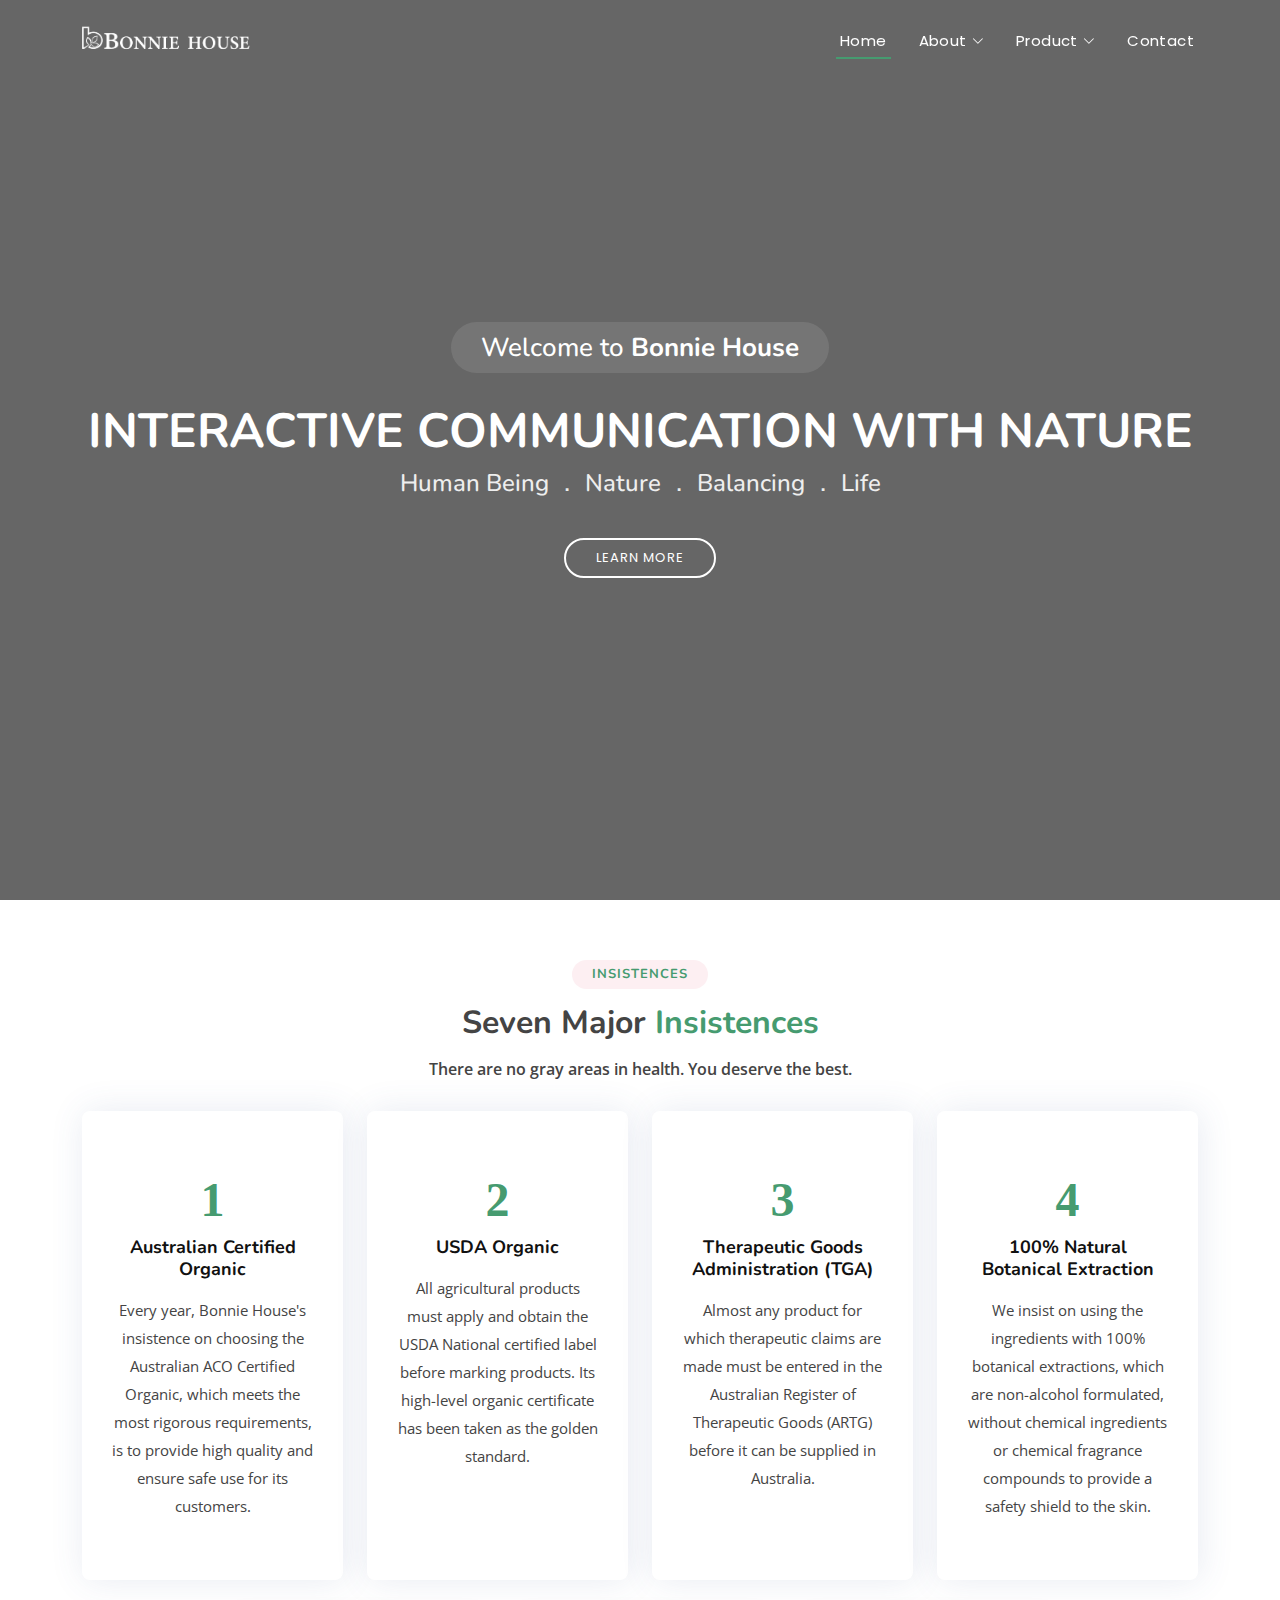
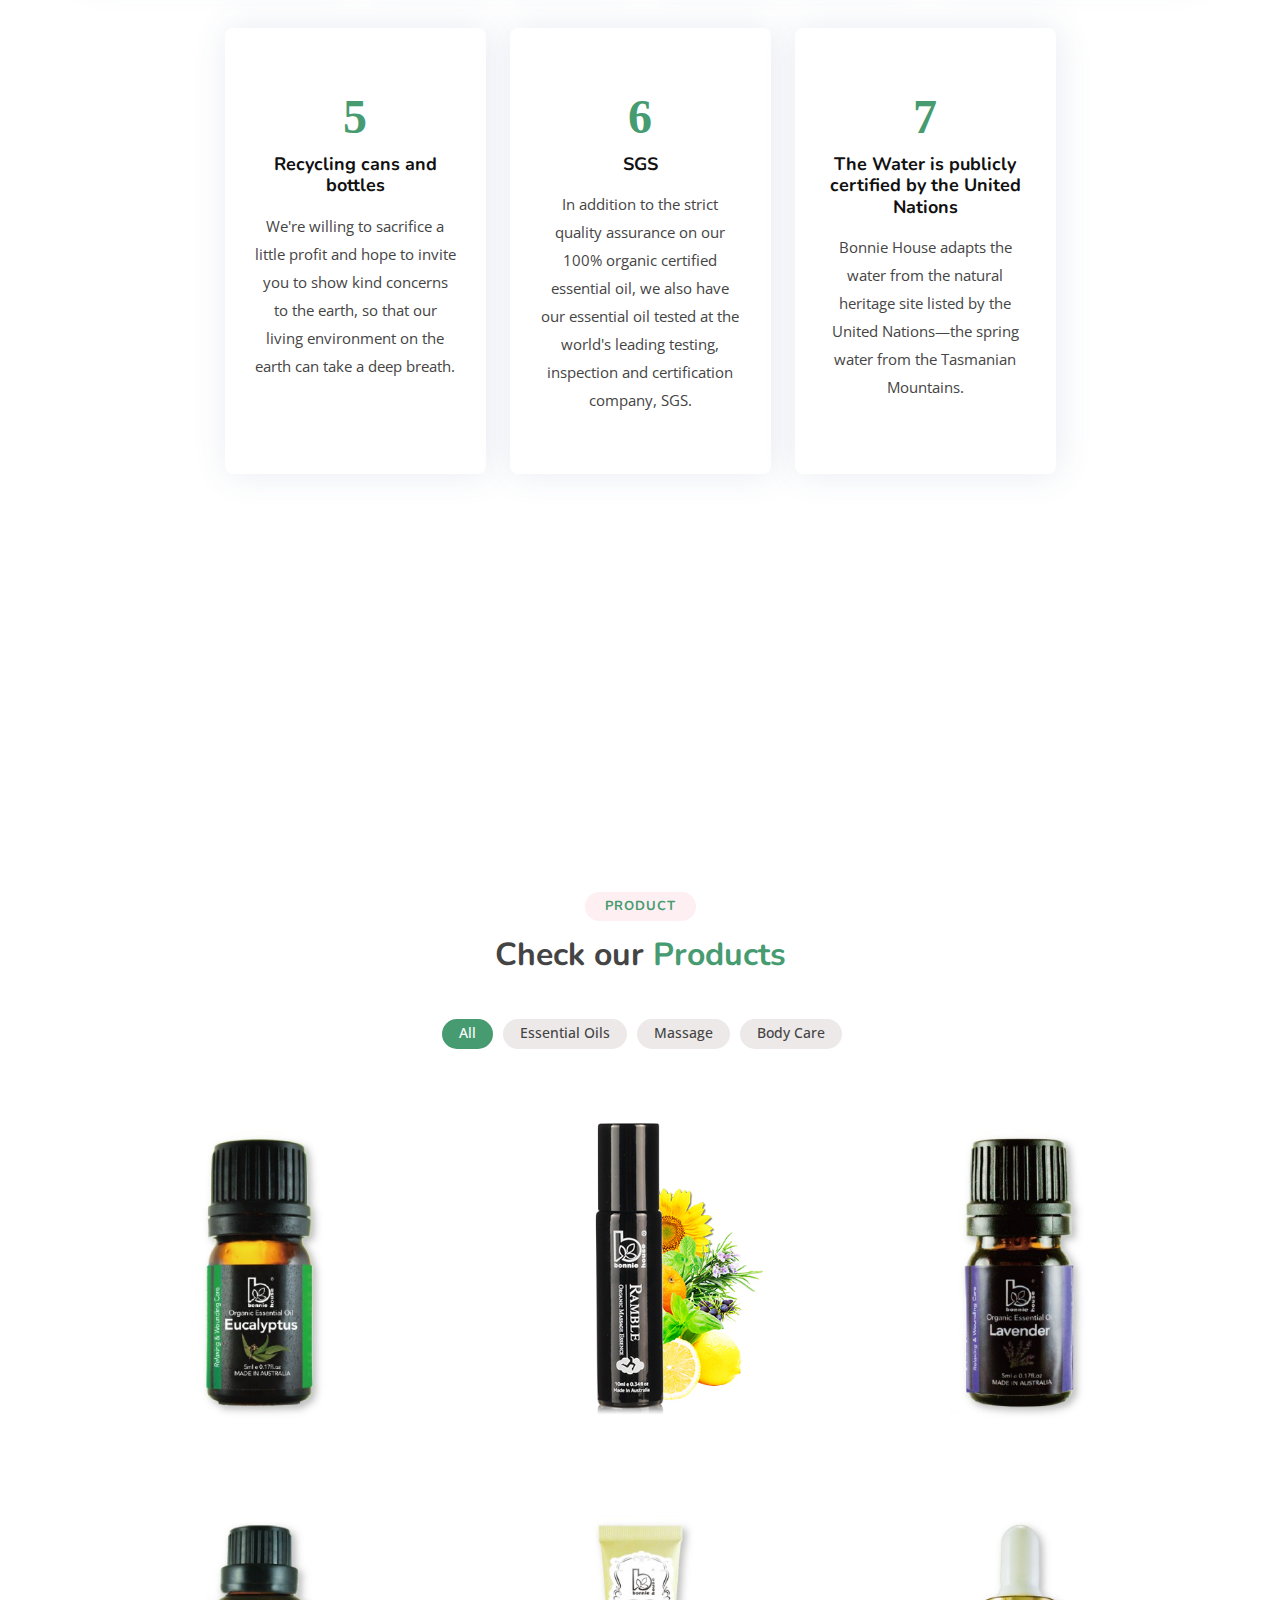
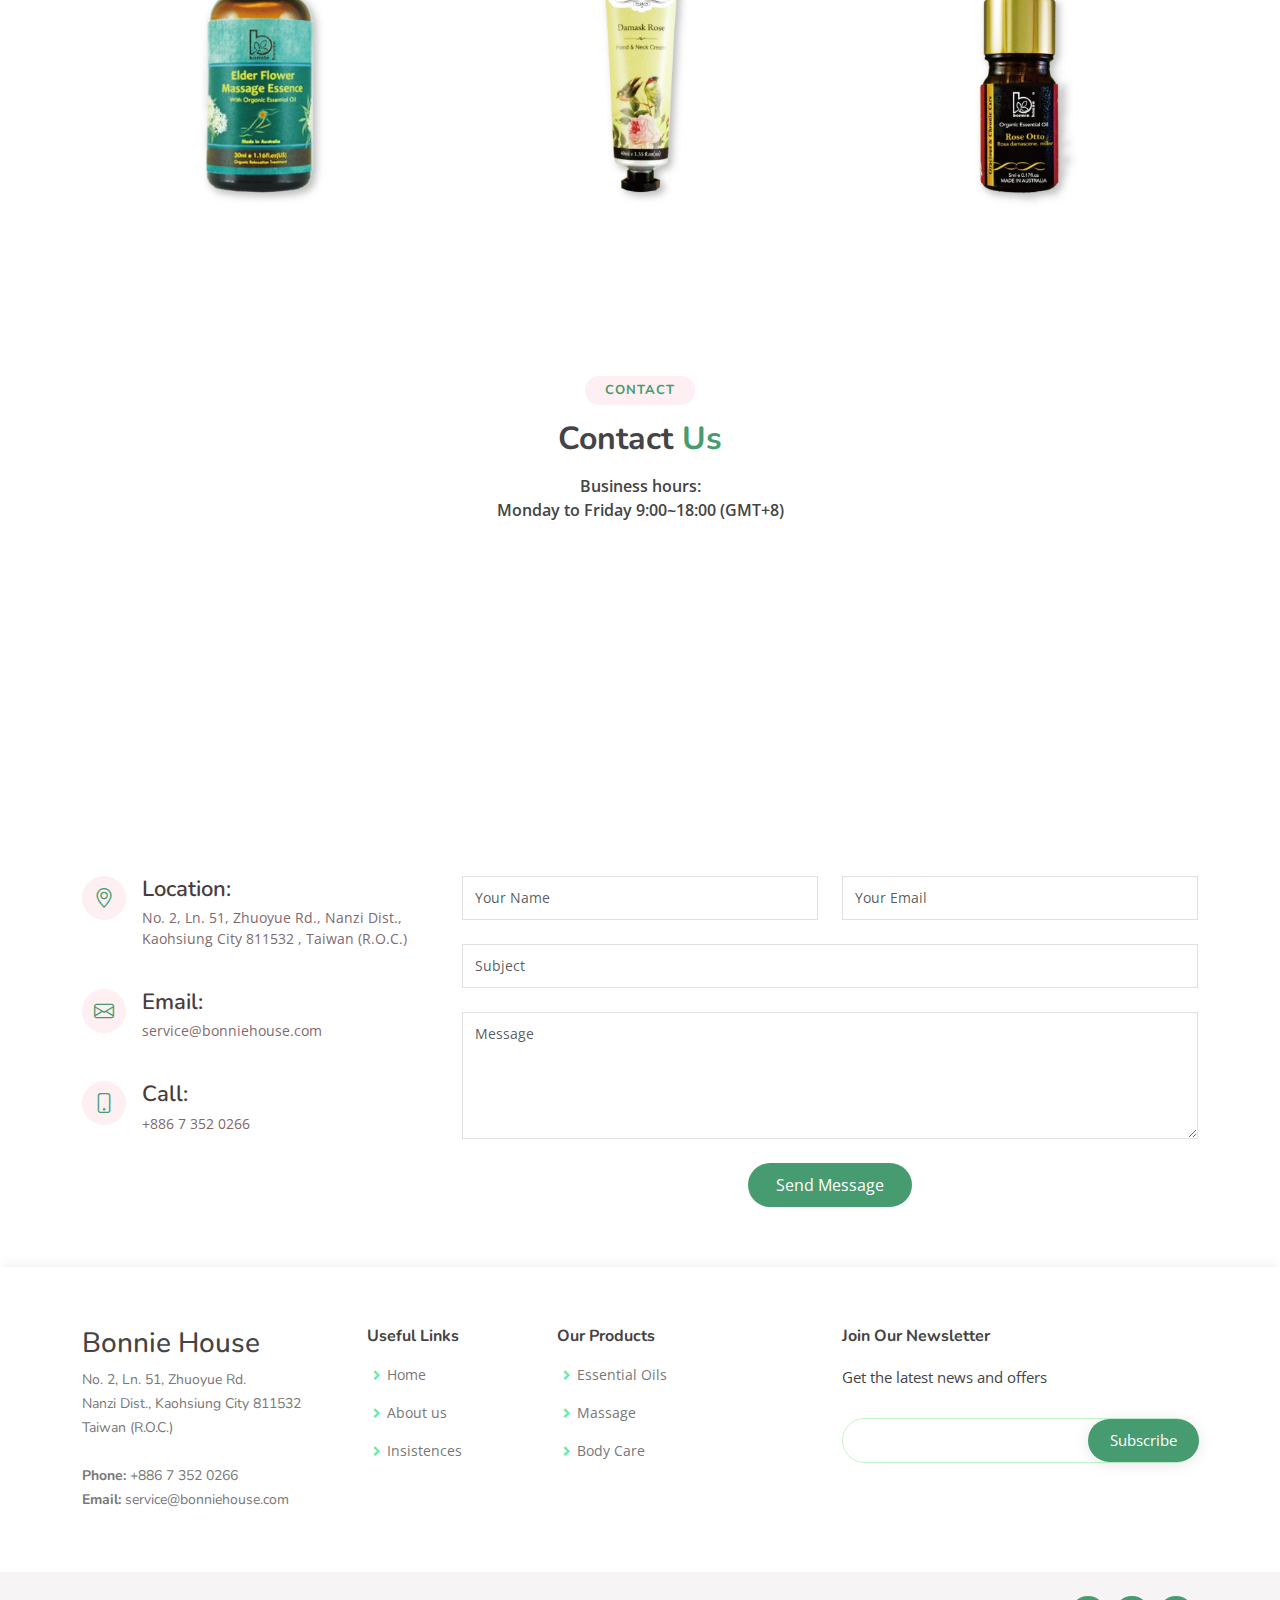
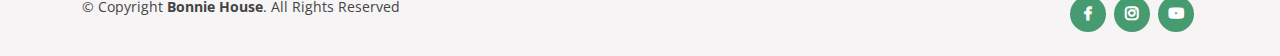
==== index.html @ 133dce12 "1.0.1 upload" ====
<!DOCTYPE html>
<html lang="en">

<head>
    <meta charset="utf-8">
    <meta content="width=device-width, initial-scale=1.0" name="viewport">

    <title>Bonnie House</title>
    <meta content="" name="description">
    <meta content="" name="keywords">

    <!-- Favicons -->
    <link href="assets/img/favicon.png" rel="icon">
    <link href="assets/img/apple-touch-icon.png" rel="apple-touch-icon">

    <!-- Google Fonts -->
    <link href="https://fonts.googleapis.com/css?family=Open+Sans:300,300i,400,400i,600,600i,700,700i|Nunito:300,300i,400,400i,600,600i,700,700i|Poppins:300,300i,400,400i,500,500i,600,600i,700,700i" rel="stylesheet">

    <!-- Vendor CSS Files -->
    <link href="assets/vendor/bootstrap/css/bootstrap.min.css" rel="stylesheet">
    <link href="assets/vendor/bootstrap-icons/bootstrap-icons.css" rel="stylesheet">
    <link href="assets/vendor/boxicons/css/boxicons.min.css" rel="stylesheet">
    <link href="assets/vendor/glightbox/css/glightbox.min.css" rel="stylesheet">
    <link href="assets/vendor/remixicon/remixicon.css" rel="stylesheet">
    <link href="assets/vendor/swiper/swiper-bundle.min.css" rel="stylesheet">

    <!-- Template Main CSS File -->
    <link href="assets/css/style.css" rel="stylesheet">
</head>

<body>

    <!-- ======= Header ======= -->
    <header id="header" class="fixed-top ">
        <div class="container d-flex align-items-center justify-content-between">

            <h1 class="logo">
                <a href="index.html"><img src="assets/img/Logo.png" class="img-fluid" alt=""></a>
            </h1>
            <!-- Uncomment below if you prefer to use an image logo -->
            <!-- <a href="index.html" class="logo"><img src="assets/img/logo.png" alt="" class="img-fluid"></a>-->

            <nav id="navbar" class="navbar">
                <ul>
                    <li><a class="nav-link scrollto active" href="#hero">Home</a></li>
                    <li class="dropdown"><a href="#insistences"><span>About</span> <i class="bi bi-chevron-down"></i></a>
                        <ul>
                            <li><a href="#">Brand Story</a></li>
                            <li><a href="#">Insistences</a></li>
                        </ul>
                    </li>
                    <li class="dropdown"><a href="#product"><span>Product</span> <i class="bi bi-chevron-down"></i></a>
                        <ul>
                            <li class="dropdown"><a href="#"><span>Essential Oils</span> <i class="bi bi-chevron-right"></i></a>
                                <ul>
                                    <li><a href="#">Leaf</a></li>
                                    <li><a href="#">Wood</a></li>
                                    <li><a href="#">Fruit</a></li>
                                    <li><a href="#">Flower</a></li>
                                </ul>
                            </li>
                            <li><a href="#">Massage</a></li>
                            <li><a href="#">Body Care</a></li>
                        </ul>
                    </li>
                    <li><a class="nav-link scrollto" href="#contact">Contact</a></li>
                </ul>
                <i class="bi bi-list mobile-nav-toggle"></i>
            </nav>
            <!-- .navbar -->

        </div>
    </header>
    <!-- End Header -->

    <!-- ======= Hero Section ======= -->
    <section id="hero">
        <div class="hero-container">
            <h3>Welcome to <strong>Bonnie House</strong></h3>
            <h1>Interactive communication with nature</h1>
            <h2>Human Being ． Nature ． Balancing ． Life</h2>
            <a href="#about" class="btn-get-started scrollto">Learn more</a>
        </div>
    </section>
    <!-- End Hero -->

    <main id="main">

        <!-- ======= Insistences Section ======= -->
        <section id="insistences" class="insistences">
            <div class="container">

                <div class="section-title">
                    <h2>Insistences</h2>
                    <h3>Seven Major <span>Insistences</span></h3>
                    <p>There are no gray areas in health. You deserve the best.</p>
                </div>

                <div class="row ins-top">
                    <div class="col-md-6 col-lg-3 d-flex align-items-stretch mb-5">
                        <div class="icon-box">
                            <!-- <div class="icon"><i class="bx bx-world"></i></div> -->
                            <div class="icon"><i class="bx">1</i></div>
                            <h4 class="title"><a href="">Australian Certified Organic</a></h4>
                            <p class="description">Every year, Bonnie House's insistence on choosing the Australian ACO Certified Organic, which meets the most rigorous requirements, is to provide high quality and ensure safe use for its customers.</p>
                        </div>
                    </div>

                    <div class="col-md-6 col-lg-3 d-flex align-items-stretch mb-5">
                        <div class="icon-box">
                            <div class="icon"><i class="bx">2</i></div>
                            <h4 class="title"><a href="">USDA Organic</a></h4>
                            <p class="description">All agricultural products must apply and obtain the USDA National certified label before marking products. Its high-level organic certificate has been taken as the golden standard.</p>
                        </div>
                    </div>

                    <div class="col-md-6 col-lg-3 d-flex align-items-stretch mb-5">
                        <div class="icon-box">
                            <div class="icon"><i class="bx">3</i></div>
                            <h4 class="title"><a href="">Therapeutic Goods Administration (TGA)</a></h4>
                            <p class="description">Almost any product for which therapeutic claims are made must be entered in the Australian Register of Therapeutic Goods (ARTG) before it can be supplied in Australia.</p>
                        </div>
                    </div>

                    <div class="col-md-6 col-lg-3 d-flex align-items-stretch mb-5">
                        <div class="icon-box">
                            <div class="icon"><i class="bx">4</i></div>
                            <h4 class="title"><a href="">100% Natural Botanical Extraction</a></h4>
                            <p class="description">We insist on using the ingredients with 100% botanical extractions, which are non-alcohol formulated, without chemical ingredients or chemical fragrance compounds to provide a safety shield to the skin.</p>
                        </div>
                    </div>
                </div>
                <div class="row ins_button" style="text-align: center;">
                    <div class="col-md-6 col-lg-3 d-flex align-items-stretch mb-5">
                        <div class="icon-box">
                            <div class="icon"><i class="bx">5</i></div>
                            <h4 class="title"><a href="">Recycling cans and bottles</a></h4>
                            <p class="description">We're willing to sacrifice a little profit and hope to invite you to show kind concerns to the earth, so that our living environment on the earth can take a deep breath.</p>
                        </div>
                    </div>

                    <div class="col-md-6 col-lg-3 d-flex align-items-stretch mb-5">
                        <div class="icon-box">
                            <div class="icon"><i class="bx">6</i></div>
                            <h4 class="title"><a href="">SGS</a></h4>
                            <p class="description">In addition to the strict quality assurance on our 100% organic certified essential oil, we also have our essential oil tested at the world's leading testing, inspection and certification company, SGS.</p>
                        </div>
                    </div>

                    <div class="col-md-6 col-lg-3 d-flex align-items-stretch mb-5">
                        <div class="icon-box">
                            <div class="icon"><i class="bx">7</i></div>
                            <h4 class="title"><a href="">The Water is publicly certified by the United Nations</a></h4>
                            <p class="description">Bonnie House adapts the water from the natural heritage site listed by the United Nations—the spring water from the Tasmanian Mountains.</p>
                        </div>
                    </div>
                </div>

            </div>
        </section>
        <!-- End insistences Section -->

        <!-- ======= Lau Section ======= -->
        <section id="lau" class="lau">
            <div class="container">

                <div class="text-center">
                    <h3>Learn More About Us</h3>
                    <p>Bonnie House holds the concepts of "care for people, use natural elements, balance ecology, enjoy life" and differing from the regular products by insisting the selection of botanical extractions.</p>
                    <a class="lau-btn" href="#">Learn more</a>
                </div>

            </div>
        </section>
        <!-- End lau Section -->

        <!-- ======= Product Section ======= -->
        <section id="product" class="product">
            <div class="container">

                <div class="section-title">
                    <h2>Product</h2>
                    <h3>Check our <span>Products</span></h3>
                    <p></p>
                </div>

                <div class="row">
                    <div class="col-lg-12 d-flex justify-content-center">
                        <ul id="product-flters">
                            <li data-filter="*" class="filter-active">All</li>
                            <li data-filter=".filter-essential_oil">Essential Oils</li>
                            <li data-filter=".filter-massage">Massage</li>
                            <li data-filter=".filter-body_care">Body Care</li>
                        </ul>
                    </div>
                </div>

                <div class="row product-container">

                    <div class="col-lg-4 col-md-6 product-item filter-essential_oil">
                        <img src="assets/img/product/product-1.jpg" class="img-fluid" alt="">
                        <div class="product-info">
                            <h4>Eucalyptus Essential Oil 5ml</h4>
                            <p>Tags: essential_oil</p>
                            <a href="assets/img/product/product-1.jpg" data-gallery="productGallery" class="product-lightbox preview-link" title="Eucalyptus Essential Oil"><i class="bx bx-plus"></i></a>
                            <a href="product-details.html" class="details-link" title="More Details"><i class="bx bx-link"></i></a>
                        </div>
                    </div>

                    <div class="col-lg-4 col-md-6 product-item filter-massage">
                        <img src="assets/img/product/product-2.jpg" class="img-fluid" alt="">
                        <div class="product-info">
                            <h4>Ramble Massage Essence 10ml</h4>
                            <p>Tags: massage</p>
                            <a href="assets/img/product/product-2.jpg" data-gallery="productGallery" class="product-lightbox preview-link" title="Ramble Massage Essence"><i class="bx bx-plus"></i></a>
                            <a href="product-details.html" class="details-link" title="More Details"><i class="bx bx-link"></i></a>
                        </div>
                    </div>

                    <div class="col-lg-4 col-md-6 product-item filter-essential_oil">
                        <img src="assets/img/product/product-3.jpg" class="img-fluid" alt="">
                        <div class="product-info">
                            <h4>Lavender Essential Oil 5ml</h4>
                            <p>Tags: essential_oil</p>
                            <a href="assets/img/product/product-3.jpg" data-gallery="productGallery" class="product-lightbox preview-link" title="Lavender Essential Oil"><i class="bx bx-plus"></i></a>
                            <a href="product-details.html" class="details-link" title="More Details"><i class="bx bx-link"></i></a>
                        </div>
                    </div>

                    <div class="col-lg-4 col-md-6 product-item filter-essential_oil filter-massage">
                        <img src="assets/img/product/product-4.jpg" class="img-fluid" alt="">
                        <div class="product-info">
                            <h4>Elder Flower Massage Essence with Organic Essential Oil 30ml</h4>
                            <p>Tags: essential_oil, massage</p>
                            <a href="assets/img/product/product-4.jpg" data-gallery="productGallery" class="product-lightbox preview-link" title="Elder Flower Massage Essence with Organic Essential Oil"><i class="bx bx-plus"></i></a>
                            <a href="product-details.html" class="details-link" title="More Details"><i class="bx bx-link"></i></a>
                        </div>
                    </div>

                    <div class="col-lg-4 col-md-6 product-item filter-body_care">
                        <img src="assets/img/product/product-5.jpg" class="img-fluid" alt="">
                        <div class="product-info">
                            <h4>Damask Rose Hand & Neck Cream 40ml</h4>
                            <p>Tags: body_care</p>
                            <a href="assets/img/product/product-5.jpg" data-gallery="productGallery" class="product-lightbox preview-link" title="Damask Rose Hand & Neck Cream"><i class="bx bx-plus"></i></a>
                            <a href="product-details.html" class="details-link" title="More Details"><i class="bx bx-link"></i></a>
                        </div>
                    </div>

                    <div class="col-lg-4 col-md-6 product-item filter-essential_oil">
                        <img src="assets/img/product/product-6.jpg" class="img-fluid" alt="">
                        <div class="product-info">
                            <h4>Rose Otto Essential Oil 5ml</h4>
                            <p>Tags: essential_oil</p>
                            <a href="assets/img/product/product-6.jpg" data-gallery="productGallery" class="product-lightbox preview-link" title="Rose Otto Essential Oil"><i class="bx bx-plus"></i></a>
                            <a href="product-details.html" class="details-link" title="More Details"><i class="bx bx-link"></i></a>
                        </div>
                    </div>

                </div>

            </div>
        </section>
        <!-- End Product Section -->

        <!-- ======= Contact Section ======= -->
        <section id="contact" class="contact">
            <div class="container">

                <div class="section-title">
                    <h2>Contact</h2>
                    <h3>Contact <span>Us</span></h3>
                    <p>Business hours: <br>Monday to Friday 9:00~18:00 (GMT+8)</p>
                </div>

                <div>
                    <iframe style="border:0; width: 100%; height: 270px;" src="https://www.google.com/maps/embed?pb=!1m18!1m12!1m3!1d3679.367869175059!2d120.33000917590645!3d22.75172532638025!2m3!1f0!2f0!3f0!3m2!1i1024!2i768!4f13.1!3m3!1m2!1s0x346e0fc9a9be96d5%3A0x4bb65f1579b6d63a!2zQm9ubmllIEhvdXNlIOakjeS6q-WutuiCoeS7veaciemZkOWFrOWPuCDnuL3lhazlj7g!5e0!3m2!1szh-TW!2stw!4v1702908023723!5m2!1szh-TW!2stw"
                        frameborder="0" allowfullscreen></iframe>
                </div>

                <div class="row mt-5">

                    <div class="col-lg-4">
                        <div class="info">
                            <div class="address">
                                <i class="bi bi-geo-alt"></i>
                                <h4>Location:</h4>
                                <p>No. 2, Ln. 51, Zhuoyue Rd., Nanzi Dist., Kaohsiung City 811532 , Taiwan (R.O.C.)</p>
                            </div>

                            <div class="email">
                                <i class="bi bi-envelope"></i>
                                <h4>Email:</h4>
                                <p>service@bonniehouse.com</p>
                            </div>

                            <div class="phone">
                                <i class="bi bi-phone"></i>
                                <h4>Call:</h4>
                                <p>+886 7 352 0266</p>
                            </div>

                        </div>

                    </div>

                    <div class="col-lg-8 mt-5 mt-lg-0">

                        <form action="" method="post" role="form" class="php-email-form">
                            <div class="row">
                                <div class="col-md-6 form-group">
                                    <input type="text" name="name" class="form-control" id="name" placeholder="Your Name" required>
                                </div>
                                <div class="col-md-6 form-group mt-3 mt-md-0">
                                    <input type="email" class="form-control" name="email" id="email" placeholder="Your Email" required>
                                </div>
                            </div>
                            <div class="form-group mt-3">
                                <input type="text" class="form-control" name="subject" id="subject" placeholder="Subject" required>
                            </div>
                            <div class="form-group mt-3">
                                <textarea class="form-control" name="message" rows="5" placeholder="Message" required></textarea>
                            </div>
                            <div class="my-3">
                                <div class="loading">Loading</div>
                                <div class="error-message"></div>
                                <div class="sent-message">Your message has been sent. Thank you!</div>
                            </div>
                            <div class="text-center"><button type="submit">Send Message</button></div>
                        </form>

                    </div>

                </div>

            </div>
        </section>
        <!-- End Contact Section -->

    </main>
    <!-- End #main -->

    <!-- ======= Footer ======= -->
    <footer id="footer">

        <div class="footer-top">
            <div class="container">
                <div class="row">

                    <div class="col-lg-3 col-md-6 footer-contact">
                        <h3>Bonnie House</h3>
                        <p>
                            No. 2, Ln. 51, Zhuoyue Rd. <br> Nanzi Dist., Kaohsiung City 811532<br> Taiwan (R.O.C.) <br><br>
                            <strong>Phone:</strong> +886 7 352 0266<br>
                            <strong>Email:</strong> service@bonniehouse.com<br>
                        </p>
                    </div>

                    <div class="col-lg-2 col-md-6 footer-links">
                        <h4>Useful Links</h4>
                        <ul>
                            <li><i class="bx bx-chevron-right"></i> <a href="#">Home</a></li>
                            <li><i class="bx bx-chevron-right"></i> <a href="#">About us</a></li>
                            <li><i class="bx bx-chevron-right"></i> <a href="#">Insistences</a></li>
                        </ul>
                    </div>

                    <div class="col-lg-3 col-md-6 footer-links">
                        <h4>Our Products</h4>
                        <ul>
                            <li><i class="bx bx-chevron-right"></i> <a href="#">Essential Oils</a></li>
                            <li><i class="bx bx-chevron-right"></i> <a href="#">Massage</a></li>
                            <li><i class="bx bx-chevron-right"></i> <a href="#">Body Care</a></li>
                        </ul>
                    </div>

                    <div class="col-lg-4 col-md-6 footer-newsletter">
                        <h4>Join Our Newsletter</h4>
                        <p>Get the latest news and offers</p>
                        <form action="" method="post">
                            <input type="email" name="email"><input type="submit" value="Subscribe">
                        </form>
                    </div>

                </div>
            </div>
        </div>

        <div class="container d-md-flex py-4">

            <div class="me-md-auto text-center text-md-start">
                <div class="copyright">
                    &copy; Copyright <strong><span>Bonnie House</span></strong>. All Rights Reserved
                </div>
            </div>
            <div class="social-links text-center text-md-right pt-3 pt-md-0">
                <a href="https://www.facebook.com/bonniehouse.tw" class="facebook"><i class="bx bxl-facebook"></i></a>
                <a href="https://www.instagram.com/bonniehouse_tw/?fbclid=IwAR2ibJ_xC1nSHJnDz2khblFu-8O1EaRS_HgHTK_Aj7zbgp2jigSZxy73pw4" class="instagram"><i class="bx bxl-instagram"></i></a>
                <a href="https://www.youtube.com/@bhinformationBonnieHouse" class="google-plus"><i class="bx bxl-youtube"></i></a>
            </div>
        </div>
    </footer>
    <!-- End Footer -->

    <a href="#" class="back-to-top d-flex align-items-center justify-content-center"><i class="bi bi-arrow-up-short"></i></a>

    <!-- Vendor JS Files -->
    <script src="assets/vendor/bootstrap/js/bootstrap.bundle.min.js"></script>
    <script src="assets/vendor/glightbox/js/glightbox.min.js"></script>
    <script src="assets/vendor/isotope-layout/isotope.pkgd.min.js"></script>
    <script src="assets/vendor/swiper/swiper-bundle.min.js"></script>
    <script src="assets/vendor/php-email-form/validate.js"></script>

    <!-- Template Main JS File -->
    <script src="assets/js/main.js"></script>

</body>

</html>
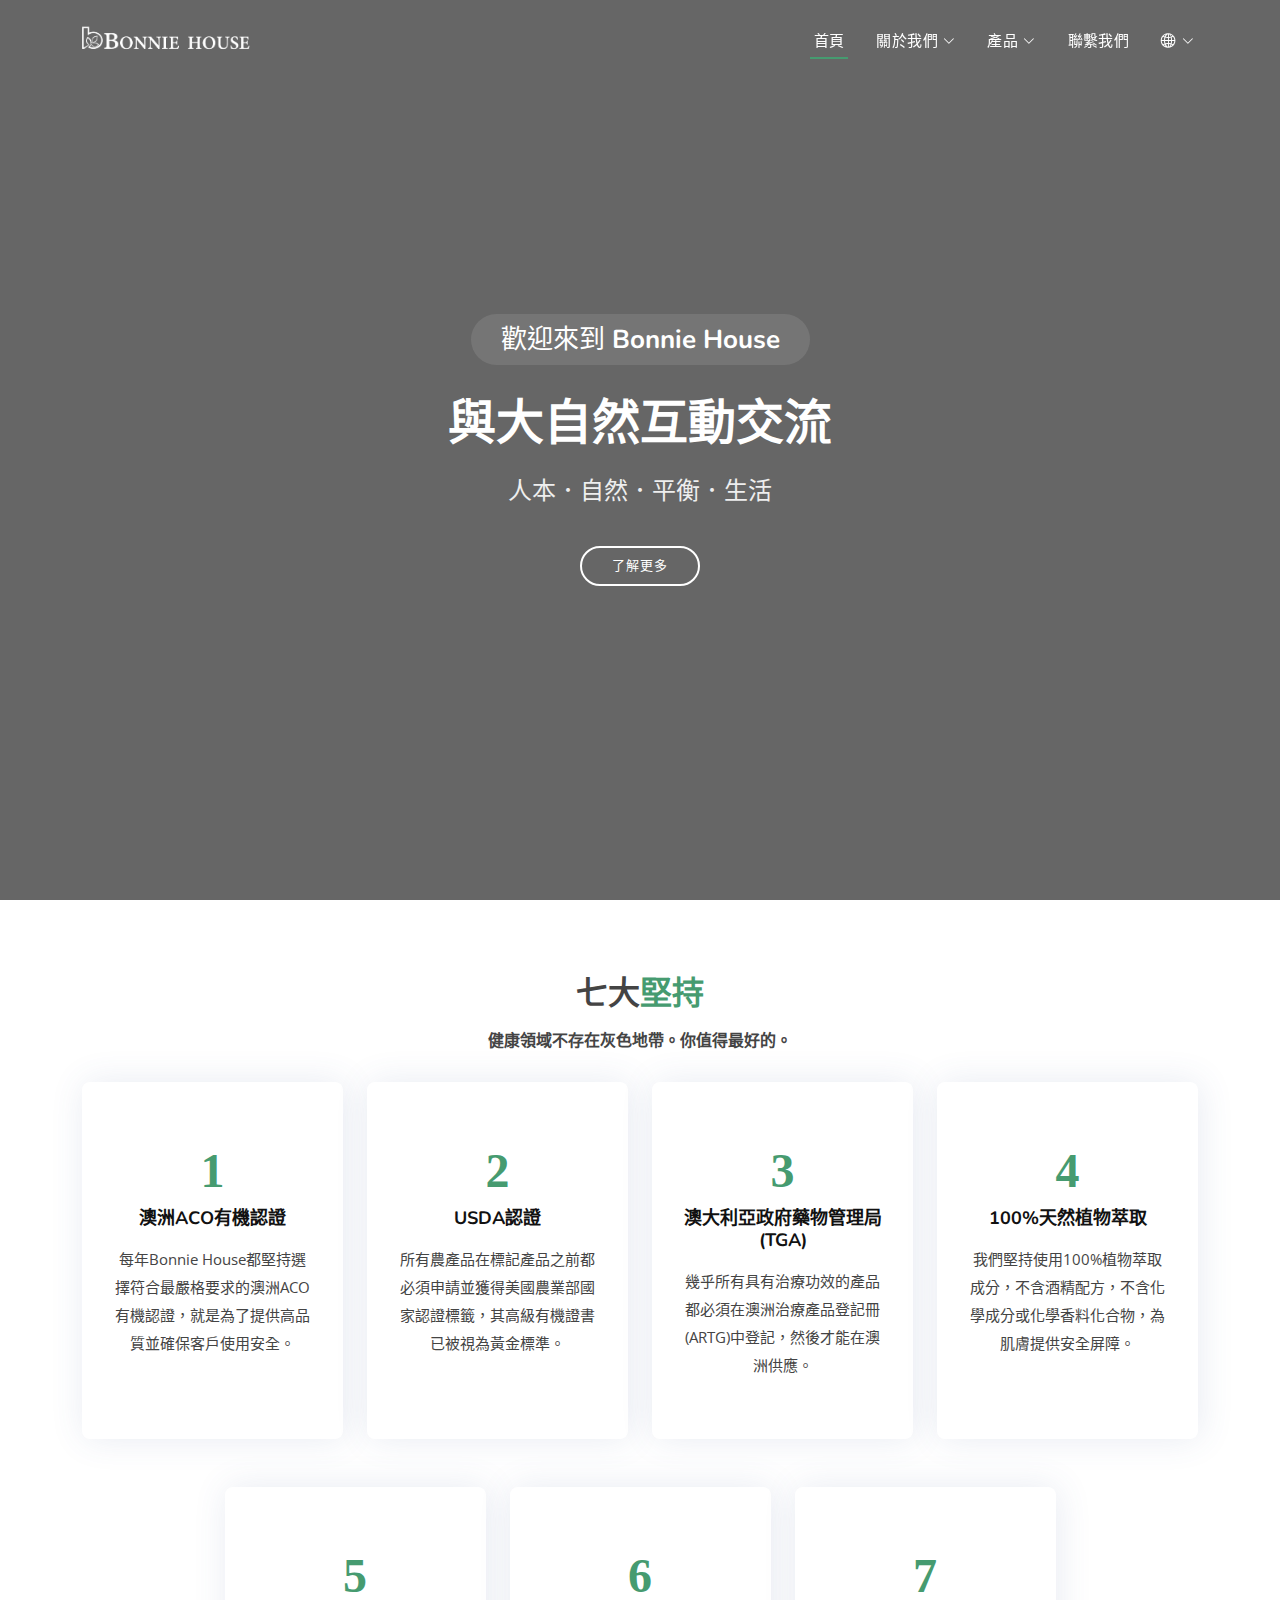
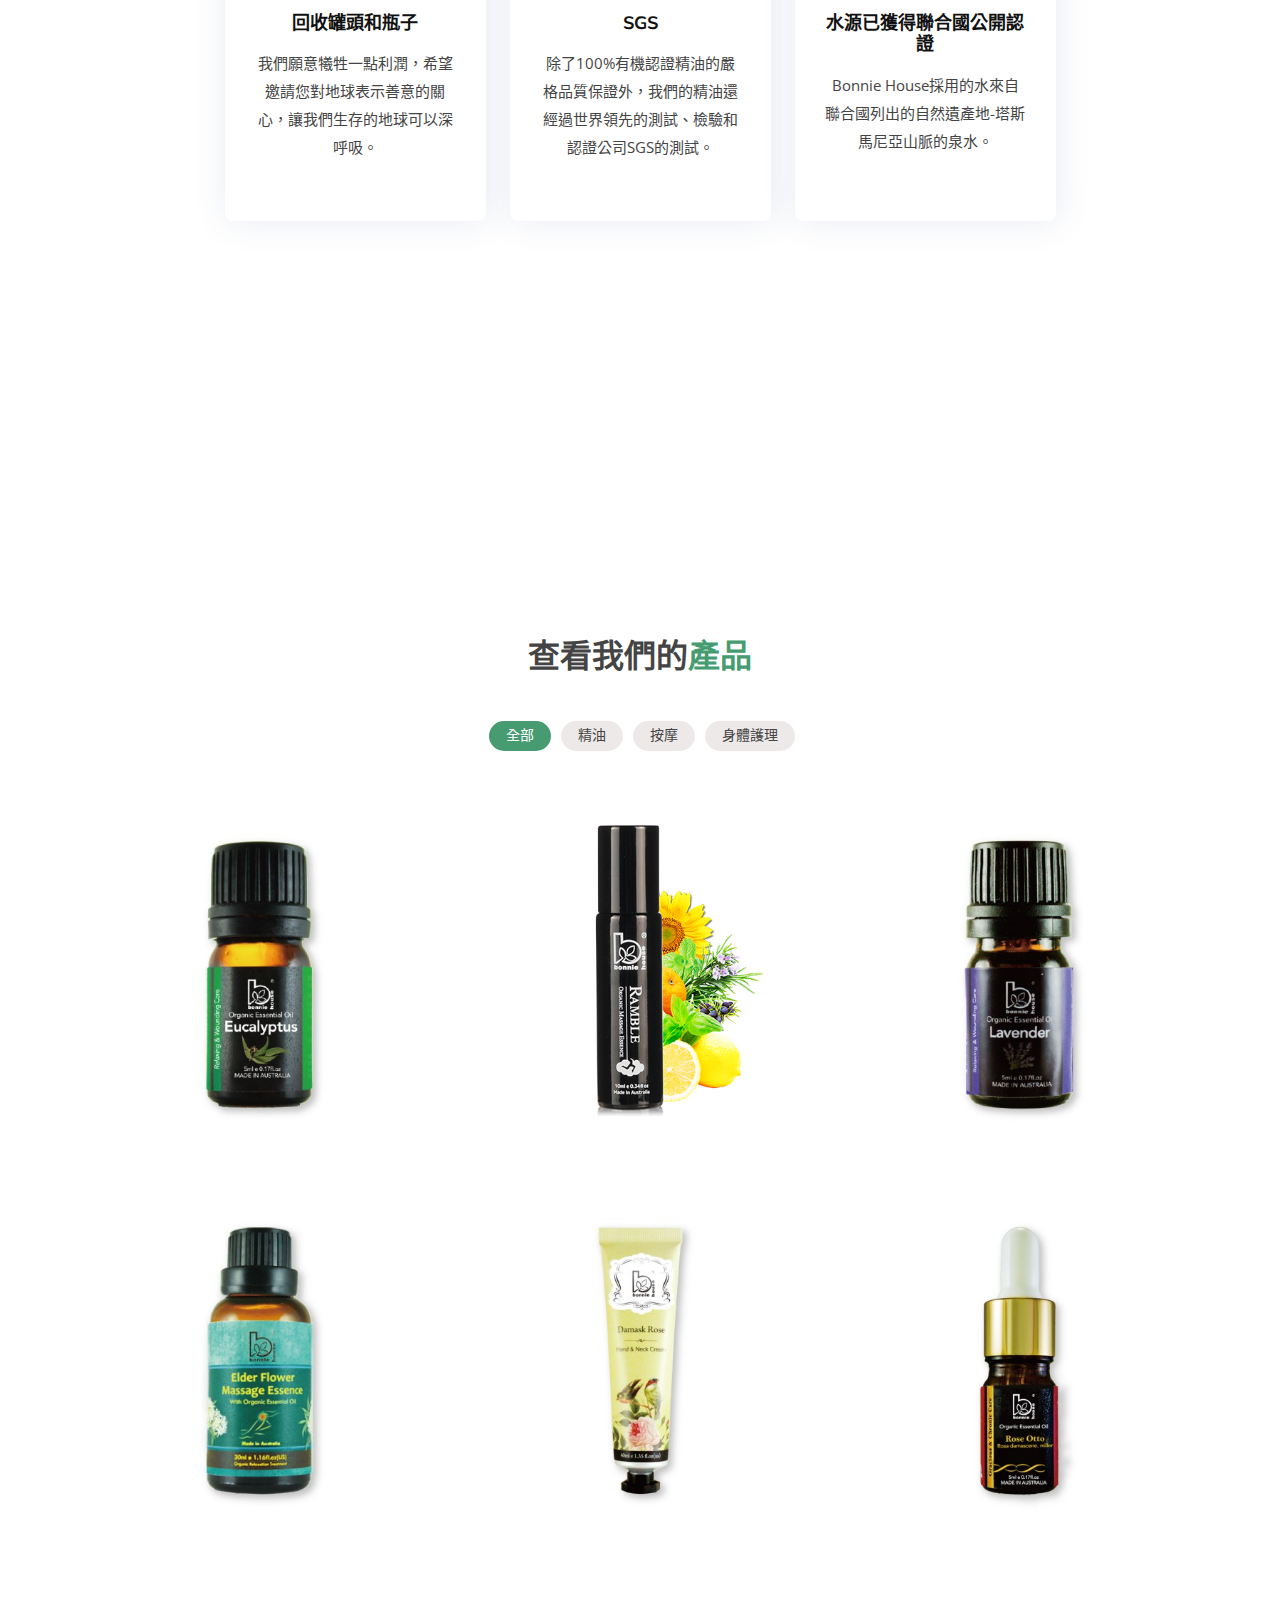
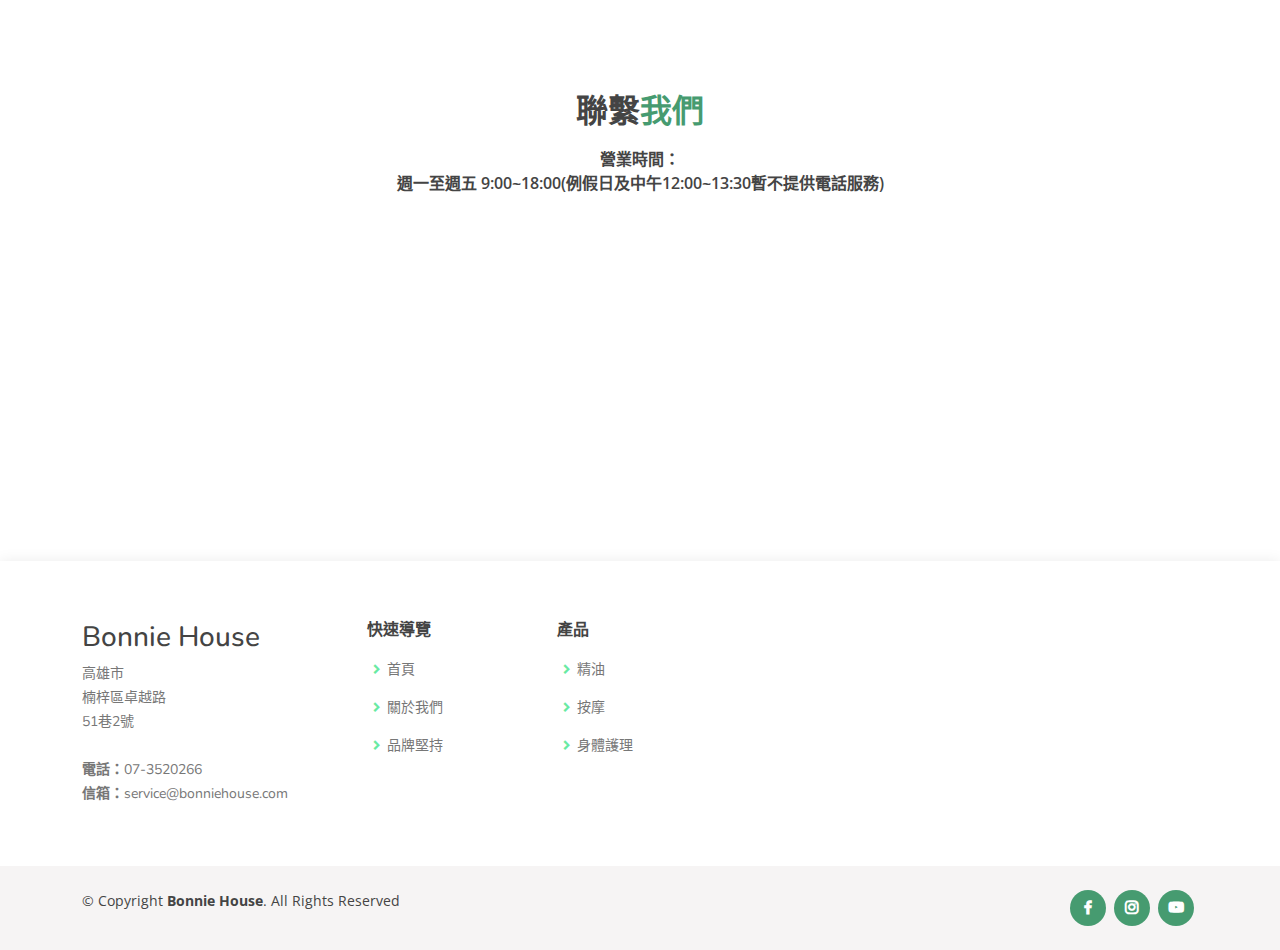
==== commit b665d80c: "1.0.7 added error_404 page, bug fixed" ====
--- a/index.html
+++ b/index.html
@@ -1,5 +1,5 @@
 <!DOCTYPE html>
-<html lang="en">
+<html lang="zh-tw">
 
 <head>
     <meta charset="utf-8">
@@ -42,28 +42,34 @@
 
             <nav id="navbar" class="navbar">
                 <ul>
-                    <li><a class="nav-link scrollto active" href="#hero">Home</a></li>
-                    <li class="dropdown"><a href="#insistences"><span>About</span> <i class="bi bi-chevron-down"></i></a>
+                    <li><a class="nav-link scrollto active" href="#hero">首頁</a></li>
+                    <li class="dropdown"><a href="#insistences"><span>關於我們</span> <i class="bi bi-chevron-down"></i></a>
                         <ul>
-                            <li><a href="#">Brand Story</a></li>
-                            <li><a href="#">Insistences</a></li>
+                            <li><a href="error/zh-tw/404.html">品牌故事</a></li>
+                            <li><a href="error/zh-tw/404.html">品牌堅持</a></li>
                         </ul>
                     </li>
-                    <li class="dropdown"><a href="#product"><span>Product</span> <i class="bi bi-chevron-down"></i></a>
+                    <li class="dropdown"><a href="#product"><span>產品</span> <i class="bi bi-chevron-down"></i></a>
                         <ul>
-                            <li class="dropdown"><a href="#"><span>Essential Oils</span> <i class="bi bi-chevron-right"></i></a>
+                            <li class="dropdown"><a href="error/zh-tw/404.html"><span>精油</span> <i class="bi bi-chevron-right"></i></a>
                                 <ul>
-                                    <li><a href="#">Leaf</a></li>
-                                    <li><a href="#">Wood</a></li>
-                                    <li><a href="#">Fruit</a></li>
-                                    <li><a href="#">Flower</a></li>
+                                    <li><a href="error/zh-tw/404.html">葉</a></li>
+                                    <li><a href="error/zh-tw/404.html">木</a></li>
+                                    <li><a href="error/zh-tw/404.html">果</a></li>
+                                    <li><a href="error/zh-tw/404.html">花</a></li>
                                 </ul>
                             </li>
-                            <li><a href="#">Massage</a></li>
-                            <li><a href="#">Body Care</a></li>
+                            <li><a href="error/zh-tw/404.html">按摩</a></li>
+                            <li><a href="error/zh-tw/404.html">身體護理</a></li>
                         </ul>
                     </li>
-                    <li><a class="nav-link scrollto" href="#contact">Contact</a></li>
+                    <li><a class="nav-link scrollto" href="#contact">聯繫我們</a></li>
+                    <li class="dropdown"><a href="error/zh-tw/404.html"><span class="bi bi-globe2"></span> <i class="bi bi-chevron-down"></i></a>
+                        <ul>
+                            <li><a href="zh-tw/index.html" class="active">中文</a></li>
+                            <li><a href="en/index.html">English</a></li>
+                        </ul>
+                    </li>
                 </ul>
                 <i class="bi bi-list mobile-nav-toggle"></i>
             </nav>
@@ -76,10 +82,11 @@
     <!-- ======= Hero Section ======= -->
     <section id="hero">
         <div class="hero-container">
-            <h3>Welcome to <strong>Bonnie House</strong></h3>
-            <h1>Interactive communication with nature</h1>
-            <h2>Human Being ． Nature ． Balancing ． Life</h2>
-            <a href="#about" class="btn-get-started scrollto">Learn more</a>
+            <h3>歡迎來到 <strong>Bonnie House</strong></h3>
+            <h1>與大自然互動交流</h1>
+            <p></p>
+            <h2>人本．自然．平衡．生活</h2>
+            <a href="#insistences" class="btn-get-started scrollto">了解更多</a>
         </div>
     </section>
     <!-- End Hero -->
@@ -91,9 +98,9 @@
             <div class="container">
 
                 <div class="section-title">
-                    <h2>Insistences</h2>
-                    <h3>Seven Major <span>Insistences</span></h3>
-                    <p>There are no gray areas in health. You deserve the best.</p>
+                    <!-- <h2>堅持</h2> -->
+                    <h3>七大<span>堅持</span></h3>
+                    <p>健康領域不存在灰色地帶。你值得最好的。</p>
                 </div>
 
                 <div class="row ins-top">
@@ -101,32 +108,32 @@
                         <div class="icon-box">
                             <!-- <div class="icon"><i class="bx bx-world"></i></div> -->
                             <div class="icon"><i class="bx">1</i></div>
-                            <h4 class="title"><a href="">Australian Certified Organic</a></h4>
-                            <p class="description">Every year, Bonnie House's insistence on choosing the Australian ACO Certified Organic, which meets the most rigorous requirements, is to provide high quality and ensure safe use for its customers.</p>
+                            <h4 class="title"><a href="">澳洲ACO有機認證</a></h4>
+                            <p class="description">每年Bonnie House都堅持選擇符合最嚴格要求的澳洲ACO有機認證，就是為了提供高品質並確保客戶使用安全。</p>
                         </div>
                     </div>
 
                     <div class="col-md-6 col-lg-3 d-flex align-items-stretch mb-5">
                         <div class="icon-box">
                             <div class="icon"><i class="bx">2</i></div>
-                            <h4 class="title"><a href="">USDA Organic</a></h4>
-                            <p class="description">All agricultural products must apply and obtain the USDA National certified label before marking products. Its high-level organic certificate has been taken as the golden standard.</p>
+                            <h4 class="title"><a href="">USDA認證</a></h4>
+                            <p class="description">所有農產品在標記產品之前都必須申請並獲得美國農業部國家認證標籤，其高級有機證書已被視為黃金標準。</p>
                         </div>
                     </div>
 
                     <div class="col-md-6 col-lg-3 d-flex align-items-stretch mb-5">
                         <div class="icon-box">
                             <div class="icon"><i class="bx">3</i></div>
-                            <h4 class="title"><a href="">Therapeutic Goods Administration (TGA)</a></h4>
-                            <p class="description">Almost any product for which therapeutic claims are made must be entered in the Australian Register of Therapeutic Goods (ARTG) before it can be supplied in Australia.</p>
+                            <h4 class="title"><a href="">澳大利亞政府藥物管理局(TGA)</a></h4>
+                            <p class="description">幾乎所有具有治療功效的產品都必須在澳洲治療產品登記冊(ARTG)中登記，然後才能在澳洲供應。</p>
                         </div>
                     </div>
 
                     <div class="col-md-6 col-lg-3 d-flex align-items-stretch mb-5">
                         <div class="icon-box">
                             <div class="icon"><i class="bx">4</i></div>
-                            <h4 class="title"><a href="">100% Natural Botanical Extraction</a></h4>
-                            <p class="description">We insist on using the ingredients with 100% botanical extractions, which are non-alcohol formulated, without chemical ingredients or chemical fragrance compounds to provide a safety shield to the skin.</p>
+                            <h4 class="title"><a href="">100%天然植物萃取</a></h4>
+                            <p class="description">我們堅持使用100%植物萃取成分，不含酒精配方，不含化學成分或化學香料化合物，為肌膚提供安全屏障。</p>
                         </div>
                     </div>
                 </div>
@@ -134,8 +141,8 @@
                     <div class="col-md-6 col-lg-3 d-flex align-items-stretch mb-5">
                         <div class="icon-box">
                             <div class="icon"><i class="bx">5</i></div>
-                            <h4 class="title"><a href="">Recycling cans and bottles</a></h4>
-                            <p class="description">We're willing to sacrifice a little profit and hope to invite you to show kind concerns to the earth, so that our living environment on the earth can take a deep breath.</p>
+                            <h4 class="title"><a href="">回收罐頭和瓶子</a></h4>
+                            <p class="description">我們願意犧牲一點利潤，希望邀請您對地球表示善意的關心，讓我們生存的地球可以深呼吸。</p>
                         </div>
                     </div>
 
@@ -143,15 +150,15 @@
                         <div class="icon-box">
                             <div class="icon"><i class="bx">6</i></div>
                             <h4 class="title"><a href="">SGS</a></h4>
-                            <p class="description">In addition to the strict quality assurance on our 100% organic certified essential oil, we also have our essential oil tested at the world's leading testing, inspection and certification company, SGS.</p>
+                            <p class="description">除了100%有機認證精油的嚴格品質保證外，我們的精油還經過世界領先的測試、檢驗和認證公司SGS的測試。</p>
                         </div>
                     </div>
 
                     <div class="col-md-6 col-lg-3 d-flex align-items-stretch mb-5">
                         <div class="icon-box">
                             <div class="icon"><i class="bx">7</i></div>
-                            <h4 class="title"><a href="">The Water is publicly certified by the United Nations</a></h4>
-                            <p class="description">Bonnie House adapts the water from the natural heritage site listed by the United Nations—the spring water from the Tasmanian Mountains.</p>
+                            <h4 class="title"><a href="">水源已獲得聯合國公開認證</a></h4>
+                            <p class="description">Bonnie House採用的水來自聯合國列出的自然遺產地-塔斯馬尼亞山脈的泉水。</p>
                         </div>
                     </div>
                 </div>
@@ -165,9 +172,10 @@
             <div class="container">
 
                 <div class="text-center">
-                    <h3>Learn More About Us</h3>
-                    <p>Bonnie House holds the concepts of "care for people, use natural elements, balance ecology, enjoy life" and differing from the regular products by insisting the selection of botanical extractions.</p>
-                    <a class="lau-btn" href="#">Learn more</a>
+                    <h3>了解更多關於我們的信息</h3>
+                    <p></p>
+                    <p>Bonnie House秉持著「關懷人類、利用自然元素、平衡生態、享受生活」的概念，堅持選用植物萃取物，以此來與一般產品做區別。</p>
+                    <a class="lau-btn" href="#insistences">了解更多</a>
                 </div>
 
             </div>
@@ -179,18 +187,18 @@
             <div class="container">
 
                 <div class="section-title">
-                    <h2>Product</h2>
-                    <h3>Check our <span>Products</span></h3>
+                    <!-- <h2>產品</h2> -->
+                    <h3>查看我們的<span>產品</span></h3>
                     <p></p>
                 </div>
 
                 <div class="row">
                     <div class="col-lg-12 d-flex justify-content-center">
                         <ul id="product-flters">
-                            <li data-filter="*" class="filter-active">All</li>
-                            <li data-filter=".filter-essential_oil">Essential Oils</li>
-                            <li data-filter=".filter-massage">Massage</li>
-                            <li data-filter=".filter-body_care">Body Care</li>
+                            <li data-filter="*" class="filter-active">全部</li>
+                            <li data-filter=".filter-essential_oil">精油</li>
+                            <li data-filter=".filter-massage">按摩</li>
+                            <li data-filter=".filter-body_care">身體護理</li>
                         </ul>
                     </div>
                 </div>
@@ -200,60 +208,60 @@
                     <div class="col-lg-4 col-md-6 product-item filter-essential_oil">
                         <img src="assets/img/product/product-1.jpg" class="img-fluid" alt="">
                         <div class="product-info">
-                            <h4>Eucalyptus Essential Oil 5ml</h4>
-                            <p>Tags: essential_oil</p>
-                            <a href="assets/img/product/product-1.jpg" data-gallery="productGallery" class="product-lightbox preview-link" title="Eucalyptus Essential Oil"><i class="bx bx-plus"></i></a>
-                            <a href="product-details.html" class="details-link" title="More Details"><i class="bx bx-link"></i></a>
+                            <h4>有機尤加利精油 5ml</h4>
+                            <p>標籤: 精油</p>
+                            <a href="assets/img/product/product-1.jpg" data-gallery="productGallery" class="product-lightbox preview-link" title="有機尤加利精油"><i class="bx bx-plus"></i></a>
+                            <a href="error/zh-tw/404.html" class="details-link" title="More Details"><i class="bx bx-link"></i></a>
                         </div>
                     </div>
 
                     <div class="col-lg-4 col-md-6 product-item filter-massage">
                         <img src="assets/img/product/product-2.jpg" class="img-fluid" alt="">
                         <div class="product-info">
-                            <h4>Ramble Massage Essence 10ml</h4>
-                            <p>Tags: massage</p>
-                            <a href="assets/img/product/product-2.jpg" data-gallery="productGallery" class="product-lightbox preview-link" title="Ramble Massage Essence"><i class="bx bx-plus"></i></a>
-                            <a href="product-details.html" class="details-link" title="More Details"><i class="bx bx-link"></i></a>
+                            <h4>有機悠遊漫步複方精油滾珠棒 10ml</h4>
+                            <p>標籤: 按摩</p>
+                            <a href="assets/img/product/product-2.jpg" data-gallery="productGallery" class="product-lightbox preview-link" title="有機悠遊漫步複方精油滾珠棒"><i class="bx bx-plus"></i></a>
+                            <a href="error/zh-tw/404.html" class="details-link" title="More Details"><i class="bx bx-link"></i></a>
                         </div>
                     </div>
 
                     <div class="col-lg-4 col-md-6 product-item filter-essential_oil">
                         <img src="assets/img/product/product-3.jpg" class="img-fluid" alt="">
                         <div class="product-info">
-                            <h4>Lavender Essential Oil 5ml</h4>
-                            <p>Tags: essential_oil</p>
-                            <a href="assets/img/product/product-3.jpg" data-gallery="productGallery" class="product-lightbox preview-link" title="Lavender Essential Oil"><i class="bx bx-plus"></i></a>
-                            <a href="product-details.html" class="details-link" title="More Details"><i class="bx bx-link"></i></a>
+                            <h4>有機保加利亞薰衣草精油 5ml</h4>
+                            <p>標籤: 精油</p>
+                            <a href="assets/img/product/product-3.jpg" data-gallery="productGallery" class="product-lightbox preview-link" title="有機保加利亞薰衣草精油"><i class="bx bx-plus"></i></a>
+                            <a href="error/zh-tw/404.html" class="details-link" title="More Details"><i class="bx bx-link"></i></a>
                         </div>
                     </div>
 
                     <div class="col-lg-4 col-md-6 product-item filter-essential_oil filter-massage">
                         <img src="assets/img/product/product-4.jpg" class="img-fluid" alt="">
                         <div class="product-info">
-                            <h4>Elder Flower Massage Essence with Organic Essential Oil 30ml</h4>
-                            <p>Tags: essential_oil, massage</p>
-                            <a href="assets/img/product/product-4.jpg" data-gallery="productGallery" class="product-lightbox preview-link" title="Elder Flower Massage Essence with Organic Essential Oil"><i class="bx bx-plus"></i></a>
-                            <a href="product-details.html" class="details-link" title="More Details"><i class="bx bx-link"></i></a>
+                            <h4>接骨木花有機精油按摩精油 30ml</h4>
+                            <p>標籤: 精油, 按摩</p>
+                            <a href="assets/img/product/product-4.jpg" data-gallery="productGallery" class="product-lightbox preview-link" title="接骨木花有機精油按摩精油"><i class="bx bx-plus"></i></a>
+                            <a href="error/zh-tw/404.html" class="details-link" title="More Details"><i class="bx bx-link"></i></a>
                         </div>
                     </div>
 
                     <div class="col-lg-4 col-md-6 product-item filter-body_care">
                         <img src="assets/img/product/product-5.jpg" class="img-fluid" alt="">
                         <div class="product-info">
-                            <h4>Damask Rose Hand & Neck Cream 40ml</h4>
-                            <p>Tags: body_care</p>
-                            <a href="assets/img/product/product-5.jpg" data-gallery="productGallery" class="product-lightbox preview-link" title="Damask Rose Hand & Neck Cream"><i class="bx bx-plus"></i></a>
-                            <a href="product-details.html" class="details-link" title="More Details"><i class="bx bx-link"></i></a>
+                            <h4>大馬士革玫瑰手頸霜 40ml</h4>
+                            <p>標籤: 身體護理</p>
+                            <a href="assets/img/product/product-5.jpg" data-gallery="productGallery" class="product-lightbox preview-link" title="大馬士革玫瑰手頸霜"><i class="bx bx-plus"></i></a>
+                            <a href="error/zh-tw/404.html" class="details-link" title="More Details"><i class="bx bx-link"></i></a>
                         </div>
                     </div>
 
                     <div class="col-lg-4 col-md-6 product-item filter-essential_oil">
                         <img src="assets/img/product/product-6.jpg" class="img-fluid" alt="">
                         <div class="product-info">
-                            <h4>Rose Otto Essential Oil 5ml</h4>
-                            <p>Tags: essential_oil</p>
-                            <a href="assets/img/product/product-6.jpg" data-gallery="productGallery" class="product-lightbox preview-link" title="Rose Otto Essential Oil"><i class="bx bx-plus"></i></a>
-                            <a href="product-details.html" class="details-link" title="More Details"><i class="bx bx-link"></i></a>
+                            <h4>大馬士革玫瑰精油 5ml</h4>
+                            <p>標籤: 精油</p>
+                            <a href="assets/img/product/product-6.jpg" data-gallery="productGallery" class="product-lightbox preview-link" title="大馬士革玫瑰精油"><i class="bx bx-plus"></i></a>
+                            <a href="error/zh-tw/404.html" class="details-link" title="More Details"><i class="bx bx-link"></i></a>
                         </div>
                     </div>
 
@@ -268,9 +276,9 @@
             <div class="container">
 
                 <div class="section-title">
-                    <h2>Contact</h2>
-                    <h3>Contact <span>Us</span></h3>
-                    <p>Business hours: <br>Monday to Friday 9:00~18:00 (GMT+8)</p>
+                    <!-- <h2>聯繫</h2> -->
+                    <h3>聯繫<span>我們</span></h3>
+                    <p>營業時間：<br>週一至週五 9:00~18:00(例假日及中午12:00~13:30暫不提供電話服務)</p>
                 </div>
 
                 <div>
@@ -278,26 +286,26 @@
                         frameborder="0" allowfullscreen></iframe>
                 </div>
 
-                <div class="row mt-5">
+                <!-- <div class="row mt-5">
 
                     <div class="col-lg-4">
                         <div class="info">
                             <div class="address">
                                 <i class="bi bi-geo-alt"></i>
-                                <h4>Location:</h4>
-                                <p>No. 2, Ln. 51, Zhuoyue Rd., Nanzi Dist., Kaohsiung City 811532 , Taiwan (R.O.C.)</p>
+                                <h4>地址：</h4>
+                                <p>高雄市楠梓區卓越路51巷2號</p>
                             </div>
 
                             <div class="email">
                                 <i class="bi bi-envelope"></i>
-                                <h4>Email:</h4>
+                                <h4>信箱：</h4>
                                 <p>service@bonniehouse.com</p>
                             </div>
 
                             <div class="phone">
                                 <i class="bi bi-phone"></i>
-                                <h4>Call:</h4>
-                                <p>+886 7 352 0266</p>
+                                <h4>電話：</h4>
+                                <p>07-3520266</p>
                             </div>
 
                         </div>
@@ -309,29 +317,29 @@
                         <form action="" method="post" role="form" class="php-email-form">
                             <div class="row">
                                 <div class="col-md-6 form-group">
-                                    <input type="text" name="name" class="form-control" id="name" placeholder="Your Name" required>
+                                    <input type="text" name="name" class="form-control" id="name" placeholder="姓名" required>
                                 </div>
                                 <div class="col-md-6 form-group mt-3 mt-md-0">
-                                    <input type="email" class="form-control" name="email" id="email" placeholder="Your Email" required>
+                                    <input type="email" class="form-control" name="email" id="email" placeholder="信箱" required>
                                 </div>
                             </div>
                             <div class="form-group mt-3">
-                                <input type="text" class="form-control" name="subject" id="subject" placeholder="Subject" required>
+                                <input type="text" class="form-control" name="subject" id="subject" placeholder="主旨" required>
                             </div>
                             <div class="form-group mt-3">
-                                <textarea class="form-control" name="message" rows="5" placeholder="Message" required></textarea>
+                                <textarea class="form-control" name="message" rows="5" placeholder="請輸入訊息" required></textarea>
                             </div>
                             <div class="my-3">
-                                <div class="loading">Loading</div>
+                                <div class="loading">讀取中</div>
                                 <div class="error-message"></div>
-                                <div class="sent-message">Your message has been sent. Thank you!</div>
-                            </div>
-                            <div class="text-center"><button type="submit">Send Message</button></div>
+                                <div class="sent-message">您的訊息已送出！</div>
+                            </div>
+                            <div class="text-center"><button type="submit">送出</button></div>
                         </form>
 
                     </div>
 
-                </div>
+                </div> -->
 
             </div>
         </section>
@@ -350,37 +358,37 @@
                     <div class="col-lg-3 col-md-6 footer-contact">
                         <h3>Bonnie House</h3>
                         <p>
-                            No. 2, Ln. 51, Zhuoyue Rd. <br> Nanzi Dist., Kaohsiung City 811532<br> Taiwan (R.O.C.) <br><br>
-                            <strong>Phone:</strong> +886 7 352 0266<br>
-                            <strong>Email:</strong> service@bonniehouse.com<br>
+                            高雄市<br>楠梓區卓越路<br>51巷2號<br><br>
+                            <strong>電話：</strong>07-3520266<br>
+                            <strong>信箱：</strong>service@bonniehouse.com<br>
                         </p>
                     </div>
 
                     <div class="col-lg-2 col-md-6 footer-links">
-                        <h4>Useful Links</h4>
+                        <h4>快速導覽</h4>
                         <ul>
-                            <li><i class="bx bx-chevron-right"></i> <a href="#">Home</a></li>
-                            <li><i class="bx bx-chevron-right"></i> <a href="#">About us</a></li>
-                            <li><i class="bx bx-chevron-right"></i> <a href="#">Insistences</a></li>
+                            <li><i class="bx bx-chevron-right"></i> <a href="error/zh-tw/404.html">首頁</a></li>
+                            <li><i class="bx bx-chevron-right"></i> <a href="error/zh-tw/404.html">關於我們</a></li>
+                            <li><i class="bx bx-chevron-right"></i> <a href="error/zh-tw/404.html">品牌堅持</a></li>
                         </ul>
                     </div>
 
                     <div class="col-lg-3 col-md-6 footer-links">
-                        <h4>Our Products</h4>
+                        <h4>產品</h4>
                         <ul>
-                            <li><i class="bx bx-chevron-right"></i> <a href="#">Essential Oils</a></li>
-                            <li><i class="bx bx-chevron-right"></i> <a href="#">Massage</a></li>
-                            <li><i class="bx bx-chevron-right"></i> <a href="#">Body Care</a></li>
-                        </ul>
-                    </div>
-
-                    <div class="col-lg-4 col-md-6 footer-newsletter">
-                        <h4>Join Our Newsletter</h4>
-                        <p>Get the latest news and offers</p>
+                            <li><i class="bx bx-chevron-right"></i> <a href="error/zh-tw/404.html">精油</a></li>
+                            <li><i class="bx bx-chevron-right"></i> <a href="error/zh-tw/404.html">按摩</a></li>
+                            <li><i class="bx bx-chevron-right"></i> <a href="error/zh-tw/404.html">身體護理</a></li>
+                        </ul>
+                    </div>
+
+                    <!-- <div class="col-lg-4 col-md-6 footer-newsletter">
+                        <h4>訂閱我們的電子報</h4>
+                        <p>獲取最新消息和優惠</p>
                         <form action="" method="post">
-                            <input type="email" name="email"><input type="submit" value="Subscribe">
+                            <input type="email" name="email"><input type="submit" value="訂閱">
                         </form>
-                    </div>
+                    </div> -->
 
                 </div>
             </div>
@@ -402,7 +410,7 @@
     </footer>
     <!-- End Footer -->
 
-    <a href="#" class="back-to-top d-flex align-items-center justify-content-center"><i class="bi bi-arrow-up-short"></i></a>
+    <a href="#hero" class="back-to-top d-flex align-items-center justify-content-center"><i class="bi bi-arrow-up-short"></i></a>
 
     <!-- Vendor JS Files -->
     <script src="assets/vendor/bootstrap/js/bootstrap.bundle.min.js"></script>
--- a/assets/css/style.css
+++ b/assets/css/style.css
@@ -13,7 +13,7 @@
 }
 
 a:hover {
-    color: #ea6981;
+    color: #69eaae;
     text-decoration: none;
 }
 
@@ -199,7 +199,7 @@
     padding: 10px 20px;
     font-size: 14px;
     text-transform: none;
-    color: #493c3e;
+    color: #3c4944;
 }
 
 .navbar .dropdown ul a i {
@@ -270,7 +270,7 @@
     right: 0;
     left: 0;
     bottom: 0;
-    background: rgba(45, 37, 38, 0.9);
+    background: rgba(37, 45, 40, 0.9);
     transition: 0.3s;
     z-index: 999;
 }
@@ -308,7 +308,7 @@
 .navbar-mobile a:focus {
     padding: 10px 20px;
     font-size: 15px;
-    color: #493c3e;
+    color: #3c4943;
 }
 
 .navbar-mobile a:hover,
@@ -489,7 +489,7 @@
     padding: 8px 20px;
     line-height: 1;
     margin: 0;
-    background: #fdeff2;
+    background: #effdf8;
     color: #469b70;
     display: inline-block;
     text-transform: uppercase;
@@ -600,7 +600,7 @@
 .insistences .icon-box::before {
     content: "";
     position: absolute;
-    background: #fdeff2;
+    background: #effdf5;
     right: 0;
     left: 0;
     bottom: 0;
@@ -891,7 +891,7 @@
     float: left;
     width: 44px;
     height: 44px;
-    background: #fdeff2;
+    background: #effdf5;
     display: flex;
     justify-content: center;
     align-items: center;
@@ -904,14 +904,14 @@
     font-size: 22px;
     font-weight: 600;
     margin-bottom: 5px;
-    color: #493c3e;
+    color: #3c4943;
 }
 
 .contact .info p {
     padding: 0 0 0 60px;
     margin-bottom: 0;
     font-size: 14px;
-    color: #816a6e;
+    color: #6a8176;
 }
 
 .contact .info .email,
@@ -1056,7 +1056,7 @@
 .breadcrumbs ol li+li::before {
     display: inline-block;
     padding-right: 10px;
-    color: #655356;
+    color: #53655d;
     content: "/";
 }
 
